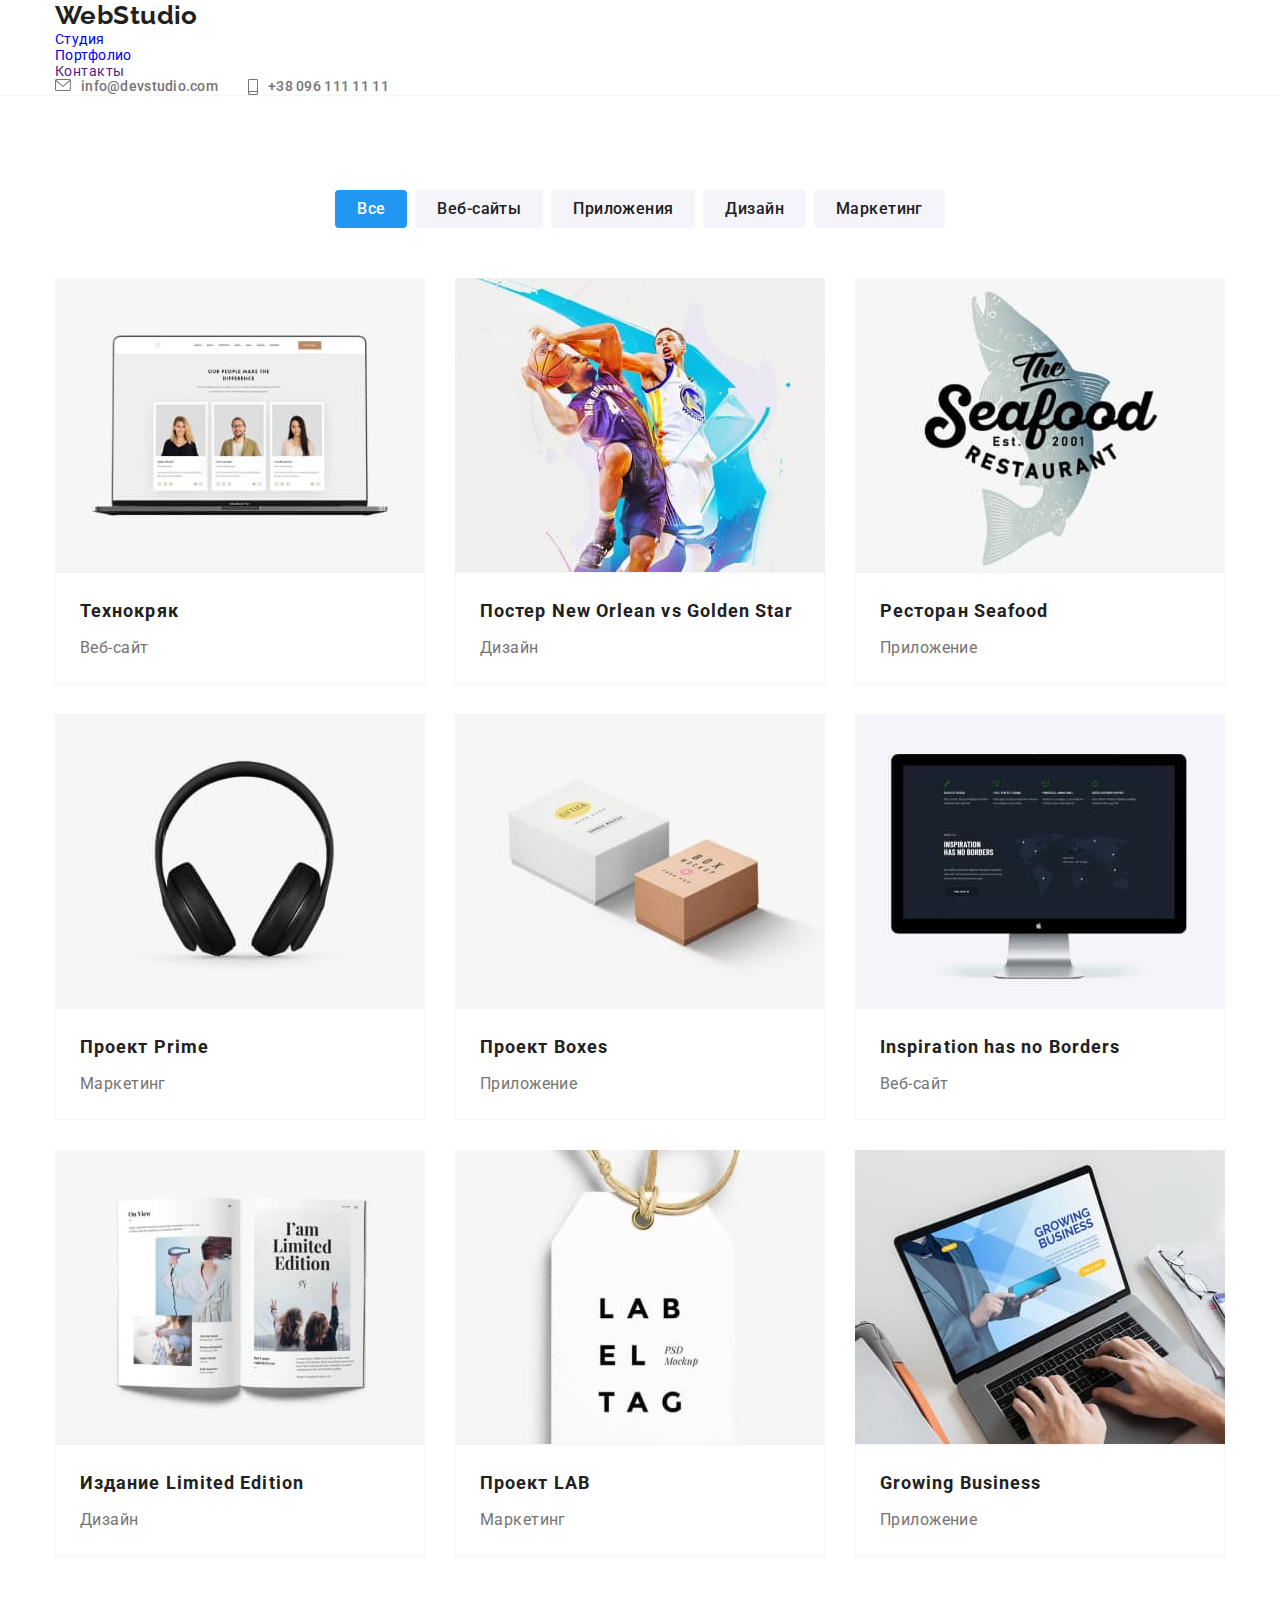
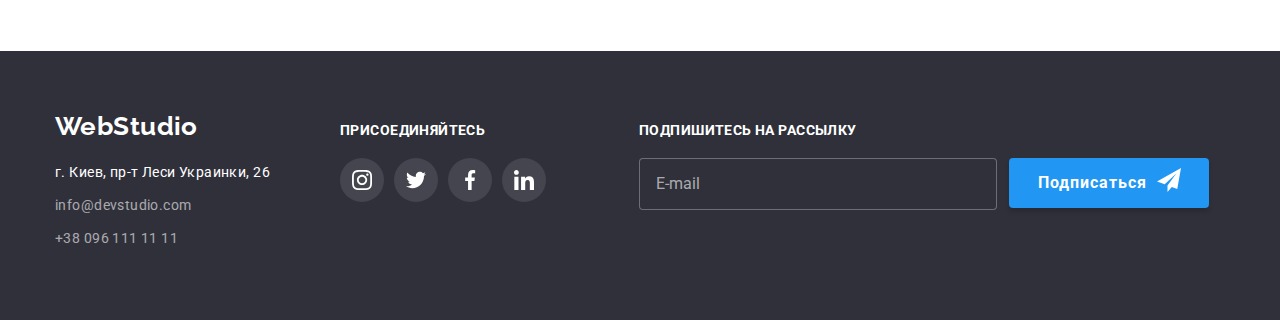
==== portfolio.html @ 88286548 "Добавляет файлы из шестой домашки" ====
<!DOCTYPE html>
<html lang="en">
  <head>
    <meta charset="UTF-8" />
    <meta http-equiv="X-UA-Compatible" content="IE=edge" />
    <meta name="viewport" content="width=device-width, initial-scale=1.0" />
    <link rel="preconnect" href="https://fonts.googleapis.com" />
    <link rel="preconnect" href="https://fonts.gstatic.com" crossorigin />
    <link
      href="https://fonts.googleapis.com/css2?family=Raleway:wght@700&family=Roboto:wght@400;500;700;900&display=swap"
      rel="stylesheet"
    />
    <link
      rel="stylesheet"
      href="https://cdnjs.cloudflare.com/ajax/libs/modern-normalize/1.1.0/modern-normalize.min.css"
    />
    <link rel="stylesheet" href="./css/styles.css" />
    <title>Портфолио</title>
  </head>
  <body>
    <!-- Хедер -->
    <header class="header-section">
      <div class="container nav">
        <nav class="header-nav">
          <a class="link logo" href="/">
            <span class="logo-web">Web</span>Studio</a
          >
          <ul class="list header-list">
            <li class="header-item">
              <a class="link header-link" href="./index.html">Студия</a>
            </li>
            <li class="header-item">
              <a class="link header-link current" href="./portfolio.html"
                >Портфолио</a
              >
            </li>
            <li class="header-item">
              <a class="link header-link" href="">Контакты</a>
            </li>
          </ul>
        </nav>
        <ul class="list contact-list">
          <li class="contact-item">
            <a class="link contact-link" href="mailto:info@devstudio.com">
              <svg class="contact-icon-envelope" width="16" height="12">
                <use href="./images/icons.svg#icon-envelope"></use>
              </svg>
              info@devstudio.com
            </a>
          </li>
          <li class="contact-item">
            <a class="link contact-link" href="tel:+380961111111">
              <svg class="contact-icon-smartphone" width="10" height="16">
                <use href="./images/icons.svg#icon-smartphone"></use>
              </svg>
              +38 096 111 11 11</a
            >
          </li>
        </ul>
      </div>
    </header>
    <!--Mейн-->
    <main>
      <section class="projects">
        <div class="container">
          <h1 class="visually-hidden">Примеры работ</h1>
          <ul class="list filter-btn-list">
            <li class="filter-btn-item">
              <button class="filter-btn all" type="button">Все</button>
            </li>
            <li class="filter-btn-item">
              <button class="filter-btn" type="button">Веб-сайты</button>
            </li>
            <li class="filter-btn-item">
              <button class="filter-btn" type="button">Приложения</button>
            </li>
            <li class="filter-btn-item">
              <button class="filter-btn" type="button">Дизайн</button>
            </li>
            <li class="filter-btn-item">
              <button class="filter-btn" type="button">Маркетинг</button>
            </li>
          </ul>
          <ul class="list project-list">
            <li class="project-item">
              <div class="project-thumb">
                <div class="project-overlay">
                  <p class="project-description">
                    Технокряк это современная площадка распространения
                    коронавируса. Компании используют эту платформу для
                    цифрового шпионажа и атак на защищённые сервера конкурентов.
                  </p>
                </div>
                <img
                  src="./images/project/img.jpg"
                  alt="на открытом экране ноутбука
            карточки с информацией о сотрудниках"
                  width="370"
                />
              </div>
              <div class="project-content">
                <h2 class="project-name">Технокряк</h2>
                <p class="project-type">Веб-сайт</p>
              </div>
            </li>
            <li class="project-item">
              <img
                src="./images/project/imgone.jpg"
                alt="два баскетболиста в
            прыжке борются за мяч"
                width="370"
              />
              <div class="project-content">
                <h2 class="project-name">Постер New Orlean vs Golden Star</h2>
                <p class="project-type">Дизайн</p>
              </div>
            </li>
            <li class="project-item">
              <img
                src="./images/project/imgtwo.jpg"
                alt="логотип ресторана
            морепродуктов"
                width="370"
              />
              <div class="project-content">
                <h2 class="project-name">Ресторан Seafood</h2>
                <p class="project-type">Приложение</p>
              </div>
            </li>
            <li class="project-item">
              <img
                src="./images/project/imgthree.jpg"
                alt="черные наушники"
                width="370"
              />
              <div class="project-content">
                <h2 class="project-name">Проект Prime</h2>
                <p class="project-type">Маркетинг</p>
              </div>
            </li>
            <li class="project-item">
              <img
                src="./images/project/imgfour.jpg"
                alt="две коробки"
                width="370"
              />
              <div class="project-content">
                <h2 class="project-name">Проект Boxes</h2>
                <p class="project-type">Приложение</p>
              </div>
            </li>
            <li class="project-item">
              <img
                src="./images/project/imgfive.jpg"
                alt="монитор компьютера с
            изображением"
                width="370"
              />
              <div class="project-content">
                <h2 class="project-name">Inspiration has no Borders</h2>
                <p class="project-type">Веб-сайт</p>
              </div>
            </li>
            <li class="project-item">
              <img
                src="./images/project/imgsix.jpg"
                alt="открытая книга"
                width="370"
              />
              <div class="project-content">
                <h2 class="project-name">Издание Limited Edition</h2>
                <p class="project-type">Дизайн</p>
              </div>
            </li>
            <li class="project-item">
              <img
                src="./images/project/imgseven.jpg"
                alt="белая бирка с
            надписью"
                width="370"
              />
              <div class="project-content">
                <h2 class="project-name">Проект LAB</h2>
                <p class="project-type">Маркетинг</p>
              </div>
            </li>
            <li class="project-item">
              <img
                src="./images/project/imgeight.jpg"
                alt="человек печатает на
            ноутбуке"
                width="370"
              />
              <div class="project-content">
                <h2 class="project-name">Growing Business</h2>
                <p class="project-type">Приложение</p>
              </div>
            </li>
          </ul>
        </div>
      </section>
    </main>
    <!--Подвал-->
    <footer class="footer-section">
      <div class="container footer-content">
        <div class="footer-address-section">
          <a class="link footer-logo" href="/">
            <span class="logo-web">Web</span>Studio</a
          >
          <address>
            <ul class="list footer-list">
              <li class="footer-item">
                <a
                  class="link footer-address"
                  href="https://goo.gl/maps/CGz93X2TmxTMaEhZA"
                  target="_blank"
                  rel="noreferrer noopener"
                >
                  г. Киев, пр-т Леси Украинки, 26</a
                >
              </li>
              <li class="footer-item">
                <a class="link footer-contact" href="mailto:info@devstudio.com">
                  info@devstudio.com</a
                >
              </li>
              <li class="footer-item">
                <a class="link footer-phone" href="tel:+380961111111"
                  >+38 096 111 11 11</a
                >
              </li>
            </ul>
          </address>
        </div>
        <div class="footer-join-section">
          <h2 class="footer-join">Присоединяйтесь</h2>
          <ul class="list footer-social-list">
            <li class="footer-social-item">
              <a
                class="footer-social-link"
                href=""
                target="_blank"
                rel="noopener noreferrer"
              >
                <svg class="footer-social-icon" width="20" height="20">
                  <use href="./images/icons.svg#icon-instagram"></use>
                </svg>
              </a>
            </li>
            <li class="footer-social-item">
              <a
                class="footer-social-link"
                href=""
                target="_blank"
                rel="noopener noreferrer"
              >
                <svg class="footer-social-icon" width="20" height="20">
                  <use href="./images/icons.svg#icon-twitter"></use>
                </svg>
              </a>
            </li>
            <li class="footer-social-item">
              <a
                class="footer-social-link"
                href=""
                target="_blank"
                rel="noopener noreferrer"
              >
                <svg class="footer-social-icon" width="20" height="20">
                  <use href="./images/icons.svg#icon-facebook"></use>
                </svg>
              </a>
            </li>
            <li class="footer-social-item">
              <a
                class="footer-social-link"
                href=""
                target="_blank"
                rel="noopener noreferrer"
              >
                <svg class="footer-social-icon" width="20" height="20">
                  <use href="./images/icons.svg#icon-linkedin"></use>
                </svg>
              </a>
            </li>
          </ul>
        </div>
        <div class="footer-form">
          <h2 class="footer-signup">Подпишитесь на рассылку</h2>
          <div class="footer-signup-wrap">
            <input
              class="footer-input"
              type="email"
              name="email-signup"
              placeholder="E-mail"
            />
            <button class="footer-btn" type="submit">
              Подписаться
              <svg class="footer-send-icon" width="24" height="24">
                <use href="./images/icons.svg#icon-icon-send"></use>
              </svg>
            </button>
          </div>
        </div>
      </div>
    </footer>
  </body>
</html>
---- css/styles.css ----
:root {
  --primary-text-color: #757575;
  --primary-black-color: #212121;
  --accent-color: #2196f3;
  --primary-white-color: #ffffff;
  --dark-background-color: #2f303a;
  --light-backgroung-color: #f5f4fa;
  --button-hover-color: #188ce8;
  --primary-icon-color: #afb1b8;
  --transition-duration: 250ms;
  --transition-timing-function: cubic-bezier(0.4, 0, 0.2, 1);
}

.list {
  list-style: none;
  padding: 0;
  margin: 0;
}

.link {
  text-decoration: none;
}

.container {
  width: 1200px;
  margin-left: auto;
  margin-right: auto;
  padding-left: 15px;
  padding-right: 15px;
}

img {
  display: block;
  max-width: 100%;
}

p,
h1,
h2,
h3 {
  margin: 0;
}

.visually-hidden {
  position: absolute;
  white-space: nowrap;
  width: 1px;
  height: 1px;
  overflow: hidden;
  border: 0;
  padding: 0;
  clip: rect(0 0 0 0);
  clip-path: inset(100%);
  margin: -1px;
}

body {
  font-size: 14px;
  font-family: "Roboto", sans-serif;
  letter-spacing: 0.03em;
  color: var(--primary-text-color);
  background-color: var(--primary-white-color);
}

textarea {
  resize: none;
}

/* Хедер */

.logo {
  font-family: "Raleway", sans-serif;
  font-weight: 700;
  font-size: 26px;
  line-height: 1.19;
  color: var(--primary-black-color);
}

.logo--web {
  color: var(--accent-color);
}

.header-section {
  border-bottom: 1px solid var(--light-backgroung-color);
}

.nav-list {
  display: flex;
  margin-left: 93px;
}

.navigation {
  display: flex;
  align-items: center;
}

.nav-list__page:not(:last-child) {
  margin-right: 50px;
}

.nav-list__link {
  display: block;
  font-weight: 500;
  font-size: 14px;
  line-height: 1.14;
  letter-spacing: 0.02em;
  color: var(--primary-black-color);
  padding-top: 32px;
  padding-bottom: 32px;
  position: relative;

  transition-property: color;
  transition-duration: var(--transition-duration);
  transition-timing-function: var(--transition-timing-function);
}

.nav-list__link::after {
  content: "";
  width: 100%;
  height: 4px;
  background-color: var(--accent-color);
  display: block;
  position: absolute;
  bottom: 0;
  border-radius: 2px;
}

.contact-link {
  display: flex;
  font-weight: 500;
  font-size: 14px;
  line-height: 1.14;
  letter-spacing: 0.02em;
  color: var(--primary-black-color);

  transition-property: color;
  transition-duration: var(--transition-duration);
  transition-timing-function: var(--transition-timing-function);
}

.nav-list__link--current {
  color: var(--accent-color);
}

.link.contact-link {
  color: var(--primary-text-color);
}

.header-link:hover,
.header-link:focus,
.contact-link:hover,
.contact-link:focus {
  color: var(--accent-color);
}

.contact-list {
  display: flex;
  margin-left: auto;
}

.contact-icon-envelope,
.contact-icon-smartphone {
  margin-right: 10px;
  fill: currentColor;
}

.contact-item:not(:last-child) {
  margin-right: 30px;
}

.container--flex {
  display: flex;
  align-items: center;
}

/* Герой */

.hero {
  text-align: center;
  padding-top: 200px;
  padding-bottom: 200px;
  max-width: 1600px;
  height: 600px;
  margin-left: auto;
  margin-right: auto;
  background-image: linear-gradient(
      rgba(47, 48, 58, 0.4),
      rgba(47, 48, 58, 0.4)
    ),
    url(../images/backgroun.jpg);
  background-size: cover;
  background-color: var(--light-background-color);
  background-position: center;
  background-repeat: no-repeat;
}

.hero-title {
  margin-bottom: 30px;
  font-weight: 900;
  font-size: 44px;
  line-height: 1.36;
  letter-spacing: 0.06em;
  text-transform: uppercase;
  color: var(--primary-white-color);
}

.hero-btn {
  font-family: inherit;
  font-weight: 700;
  font-size: 16px;
  line-height: 1.88;
  letter-spacing: 0.06em;
  color: var(--primary-white-color);
  background-color: var(--accent-color);
  cursor: pointer;
  min-width: 200px;
  border-radius: 4px;
  padding: 10px 32px;
  border: none;
  box-shadow: 0px 4px 4px rgba(0, 0, 0, 0.15);

  transition-property: background-color;
  transition-duration: var(--transition-duration);
  transition-timing-function: var(--transition-timing-function);
}

.hero-btn:hover,
.hero-btn:focus {
  background-color: var(--button-hover-color);
}

/* Особенности */

.features {
  padding-top: 94px;
  padding-bottom: 94px;
}

.features-item {
  min-width: 270px;
}
.features-item:not(:last-child) {
  margin-right: 30px;
}

.features-list {
  display: flex;
}

.features-item-header {
  font-size: 14px;
  line-height: 1.14;
  text-transform: uppercase;
  color: var(--primary-black-color);
  margin-bottom: 10px;
}

.features-item-text {
  line-height: 1.71;
}

.features-icon-background {
  background-color: var(--light-backgroung-color);
  border-radius: 4px;
  margin-bottom: 30px;
  width: 270px;
  height: 120px;
  display: flex;
  justify-content: center;
  align-items: center;
}

/* Чем мы занимаемся и Наша команда */

.services {
  padding-bottom: 94px;
}

.services-list {
  display: flex;
}

.services-header {
  font-size: 36px;
  line-height: 1.17;
  text-align: center;
  color: var(--primary-black-color);
  margin-top: 0;
  margin-bottom: 50px;
}

.services-item:not(:last-child) {
  margin-right: 30px;
}

.services-item {
  position: relative;
}
.services-item-header {
  font-size: inherit;
  line-height: 1.14;
  text-align: center;
  text-transform: uppercase;
  color: var(--primary-white-color);
  background-color: rgba(47, 48, 58, 0.8);
  padding-top: 27px;
  padding-bottom: 27px;
  position: absolute;
  bottom: 0;
  width: 100%;
}

.team-header {
  font-size: 36px;
  line-height: 1.17;
  text-align: center;
  color: var(--primary-black-color);
  margin-top: 0;
  margin-bottom: 50px;
}

.team {
  background-color: var(--light-backgroung-color);
  padding-bottom: 94px;
  padding-top: 94px;
}

.team-list {
  display: flex;
}

.team-item {
  background-color: var(--primary-white-color);
  box-shadow: 0px 1px 3px rgba(0, 0, 0, 0.12), 0px 1px 1px rgba(0, 0, 0, 0.14),
    0px 2px 1px rgba(0, 0, 0, 0.2);
  border-radius: 0px 0px 4px 4px;
}

.team-item:not(:last-child) {
  margin-right: 30px;
}

.team-name-header {
  font-weight: 500;
  font-size: 16px;
  line-height: 1.19;
  text-align: center;
  color: var(--primary-black-color);
  margin-bottom: 10px;
}

.team-name-position {
  font-size: 16px;
  line-height: 1.19;
  text-align: center;
  color: var(--primary-text-color);
  margin-bottom: 16px;
}

.team-description {
  padding-top: 30px;
  padding-bottom: 30px;
}

.team-social-list {
  display: flex;
  justify-content: center;
}

.team-social-item + .team-social-item {
  margin-left: 10px;
}

.team-social-link {
  height: 44px;
  width: 44px;
  display: flex;
  justify-content: center;
  align-items: center;
  border-radius: 50%;
  color: var(--primary-icon-color);
  transition-property: background-color, color;
  transition-duration: var(--transition-duration), var(--transition-duration);
  transition-timing-function: var(--transition-timing-function),
    var(--transition-timing-function);
}

.team-social-link:hover,
.team-social-link:focus {
  background-color: var(--accent-color);
  color: var(--primary-white-color);
}

.team-social-icon {
  fill: currentColor;
}

/* Постоянные клиенты */

/* .clients {
  padding-top: 94px;
  padding-bottom: 94px;
} */

.clients-header {
  font-size: 36px;
  line-height: 1.17;
  text-align: center;
  color: var(--primary-black-color);
  margin-bottom: 50px;
}

.clients-list {
  display: flex;
  justify-content: center;
}

.clients-link {
  width: 170px;
  height: 92px;
  display: flex;
  justify-content: center;
  align-items: center;
  color: var(--primary-icon-color);
  border: 1px solid var(--primary-icon-color);
  border-radius: 4px;
  transition-property: color, border;
  transition-duration: var(--transition-duration), var(--transition-duration);
  transition-timing-function: var(--transition-timing-function),
    var(--transition-timing-function);
}

.clients-link:hover,
.clients-link:focus {
  color: var(--accent-color);
  border: 1px solid var(--accent-color);
}

.clients-item + .clients-item {
  margin-left: 30px;
}

.clients-icon {
  fill: currentColor;
}

/* Бекдроп */

.backdrop {
  position: fixed;
  top: 0;
  left: 0;
  background: rgba(0, 0, 0, 0.2);
  width: 100%;
  height: 100%;
  opacity: 1;
  transition: opacity var(--transition-duration)
    var(--transition-timing-function);
}

.backdrop.is-hidden {
  opacity: 0;
  pointer-events: none;
  visibility: hidden;
}

.backdrop.is-hidden .modal {
  transform: translate(-50%, -50%) scale(0.5);
}

/* Модалка */

.modal {
  position: absolute;
  top: 50%;
  left: 50%;
  transform: translate(-50%, -50%) scale(1);
  width: 528px;
  height: 581px;
  background-color: var(--primary-white-color);
  box-shadow: 0px 1px 3px rgba(0, 0, 0, 0.12), 0px 1px 1px rgba(0, 0, 0, 0.14),
    0px 2px 1px rgba(0, 0, 0, 0.2);
  border-radius: 4px;
  transition: transform var(--transition-duration)
    var(--transition-timing-function);
  padding-top: 40px;
  padding-bottom: 40px;
}

.modal-button {
  width: 30px;
  height: 30px;
  border-radius: 50%;
  background-color: var(--primary-white-color);
  position: absolute;
  right: 8px;
  top: 8px;
  border: 1px solid rgba(0, 0, 0, 0.1);
  display: flex;
  justify-content: center;
  align-items: center;
  cursor: pointer;
}

.modal-button:focus > .modal-button-icon {
  fill: var(--accent-color);
}

.modal-button-icon {
  transition-property: fill;
  transition-duration: var(--transition-duration);
  transition-timing-function: var(--transition-timing-function);
}

.form-header {
  font-size: 20px;
  line-height: 1.15;
  text-align: center;
  color: var(--primary-black-color);
  margin-bottom: 12px;
}

.form-field {
  position: relative;
  display: flex;
  flex-direction: column;
  width: 448px;
  margin-left: auto;
  margin-right: auto;
}

.form-field + .form-field {
  margin-top: 10px;
}

.form-label {
  font-size: 12px;
  line-height: 1.17;
  letter-spacing: 0.01em;
  margin-bottom: 4px;
}

.form-input {
  border: 1px solid rgba(33, 33, 33, 0.2);
  border-radius: 4px;
  margin: 0;
  padding-left: 42px;
  height: 40px;
  transition-property: outline-color;
  transition-duration: var(--transition-duration);
  transition-timing-function: var(--transition-timing-function);
}

.form-input:focus {
  outline-color: var(--accent-color);
}

.form-input.feedback {
  height: 120px;
  padding: 12px 16px;
}

.label-agreement {
  line-height: 1.71;
  display: flex;
  justify-content: center;
  align-items: center;
}

.form-btn {
  width: 200px;
  height: 50px;
  color: var(--primary-white-color);
  font-weight: 700;
  font-size: 16px;
  line-height: 1.87;
  letter-spacing: 0.06em;
  background-color: var(--accent-color);
  box-shadow: 0px 4px 4px rgba(0, 0, 0, 0.15);
  border-radius: 4px;
  border: none;
  padding: 10px 55px 10px 56px;
  cursor: pointer;
  margin-left: auto;
  margin-right: auto;
  display: block;
}

.form-input::placeholder {
  font-size: inherit;
  line-height: 1.14;
  letter-spacing: 0.01em;
  color: rgba(117, 117, 117, 0.5);
}

.modal-form-icon {
  position: absolute;
  left: 12px;
  top: 50%;
  transition-property: fill;
  transition-duration: var(--transition-duration);
  transition-timing-function: var(--transition-timing-function);
}

.form-input:focus + .modal-form-icon {
  fill: var(--accent-color);
}

.agreement-field {
  margin-bottom: 30px;
  margin-top: 20px;
  text-align: center;
}

.agreement-terms {
  color: var(--accent-color);
  text-decoration-line: underline;
  margin-left: 5px;
}

.checkbox {
  appearance: none;
  position: absolute;
}

.checkbox:checked + .icon-checked {
  background-color: var(--accent-color);
  border-radius: 2px;
  border: var(--accent-color);
}

.icon-checked {
  margin-right: 7px;
  border: 2px solid #000000;
  box-sizing: border-box;
  box-shadow: 0px 4px 4px rgba(0, 0, 0, 0.25);
  border-radius: 2px;
  display: inline-block;
}

/* Футер */

.footer-section {
  background-color: var(--dark-background-color);
  padding-top: 60px;
  padding-bottom: 60px;
}

.footer-logo {
  display: block;
  font-family: "Raleway", sans-serif;
  font-weight: 700;
  font-size: 26px;
  line-height: 1.19;
  color: var(--primary-white-color);
  margin-bottom: 20px;
}

.footer-item > a {
  font-style: normal;
  line-height: 1.71;
  color: rgba(255, 255, 255, 0.6);
  margin-bottom: 9px;
  display: block;

  transition-property: color;
  transition-duration: var(--transition-duration);
  transition-timing-function: var(--transition-timing-function);
}

.link.footer-address {
  color: var(--primary-white-color);
}

.footer-contact:hover,
.footer-contact:focus,
.footer-phone:hover,
.footer-phone:focus {
  color: var(--primary-white-color);
}

.footer-join,
.footer-signup {
  font-weight: 700;
  line-height: 1.14;
  text-transform: uppercase;
  color: var(--primary-white-color);
  font-size: inherit;
  margin-bottom: 20px;
}

.footer-join-section {
  margin-right: 93px;
}

.footer-social-icon {
  fill: currentColor;
}

.footer-social-link {
  width: 44px;
  height: 44px;
  background-color: rgba(255, 255, 255, 0.1);
  border-radius: 50%;
  display: flex;
  justify-content: center;
  align-items: center;
  color: var(--primary-white-color);
  transition-property: background-color;
  transition-duration: var(--transition-duration);
  transition-timing-function: var(--transition-timing-function);
}

.footer-social-link:hover,
.footer-social-link:focus {
  background-color: var(--accent-color);
}
.footer-social-list {
  display: flex;
}

.footer-social-item + .footer-social-item {
  margin-left: 10px;
}

.footer-content {
  display: flex;
  align-items: baseline;
}

.footer-address-section {
  margin-right: 70px;
}

.footer-input {
  width: 358px;
  padding: 15px 16px;
  margin-right: 12px;
  border: 1px solid rgba(255, 255, 255, 0.3);
  border-radius: 4px;
  background-color: var(--dark-background-color);
  color: rgba(255, 255, 255, 0.6);
  font-size: 16px;
  line-height: 1.25;
}

.footer-input::placeholder {
  line-height: 1.25;
  color: rgba(255, 255, 255, 0.6);
}

.footer-send-icon {
  margin-left: 10px;
}

.footer-btn {
  padding: 10px 28px 10px 29px;
  display: flex;
  font-family: inherit;
  font-weight: 700;
  font-size: 16px;
  line-height: 1.88;
  letter-spacing: 0.06em;
  color: var(--primary-white-color);
  background-color: var(--accent-color);
  cursor: pointer;
  width: 200px;
  height: 50px;
  border-radius: 4px;
  border: none;
  box-shadow: 0px 4px 4px rgba(0, 0, 0, 0.15);
  margin: 0;
}

.footer-signup-wrap {
  display: flex;
}

/* Фильтр и примеры работ */

.projects {
  padding-top: 94px;
  padding-bottom: 94px;
}

.filter-btn {
  font-family: inherit;
  font-weight: 500;
  font-size: 16px;
  line-height: 1.63;
  text-align: center;
  letter-spacing: inherit;
  color: var(--primary-black-color);
  cursor: pointer;
  background-color: var(--light-backgroung-color);
  border-radius: 4px;
  padding: 6px 22px;
  border: none;
  transition-property: color, background-color, box-shadow;
  transition-duration: var(--transition-duration), var(--transition-duration),
    var(--transition-duration);
  transition-timing-function: var(--transition-timing-function),
    var(--transition-timing-function), var(--transition-timing-function);
}

.filter-btn-item:not(:last-child) {
  margin-right: 8px;
}

.filter-btn.all {
  color: var(--primary-white-color);
  background-color: var(--accent-color);
}

.filter-btn:hover,
.filter-btn:focus {
  color: var(--primary-white-color);
  background-color: var(--accent-color);
  box-shadow: 0px 3px 1px rgba(0, 0, 0, 0.1), 0px 1px 2px rgba(0, 0, 0, 0.08),
    0px 2px 2px rgba(0, 0, 0, 0.12);
}

.filter-btn-list {
  display: flex;
  justify-content: center;
  margin-bottom: 50px;
}

.project-list {
  display: flex;
  flex-wrap: wrap;
  margin-top: -30px;
  margin-left: -30px;
}

.project-item {
  flex-basis: calc(100% / 3 -30px);
  margin-left: 30px;
  margin-top: 30px;
  transition-property: box-shadow;
  transition-duration: var(--transition-duration);
  transition-timing-function: var(--transition-timing-function);
}

.project-item:hover {
  box-shadow: 0px 1px 1px rgba(0, 0, 0, 0.12), 0px 4px 4px rgba(0, 0, 0, 0.06),
    1px 4px 6px rgba(0, 0, 0, 0.16);
}

.project-name {
  font-size: 18px;
  line-height: 2;
  letter-spacing: 0.06em;
  color: var(--primary-black-color);
  margin-bottom: 4px;
}

.project-type {
  font-size: 16px;
  line-height: 1.88;
}

.project-content {
  padding: 20px 24px;
  border: 1px solid var(--light-backgroung-color);
}

.project-thumb {
  position: relative;
  overflow: hidden;
}

.project-overlay {
  content: "";
  display: inline-block;
  width: 100%;
  height: 100%;
  background-color: rgba(33, 150, 243, 0.9);
  position: absolute;
  top: 0;
  left: 0;
  transform: translateY(100%);
  transition: transform var(--transition-duration)
    var(--transition-timing-function);
}

.project-item:hover .project-overlay {
  transform: translateY(0);
}

.project-description {
  font-weight: 400;
  font-size: 18px;
  line-height: 1.56;
  color: var(--primary-white-color);
  padding: 63px 24px;
}
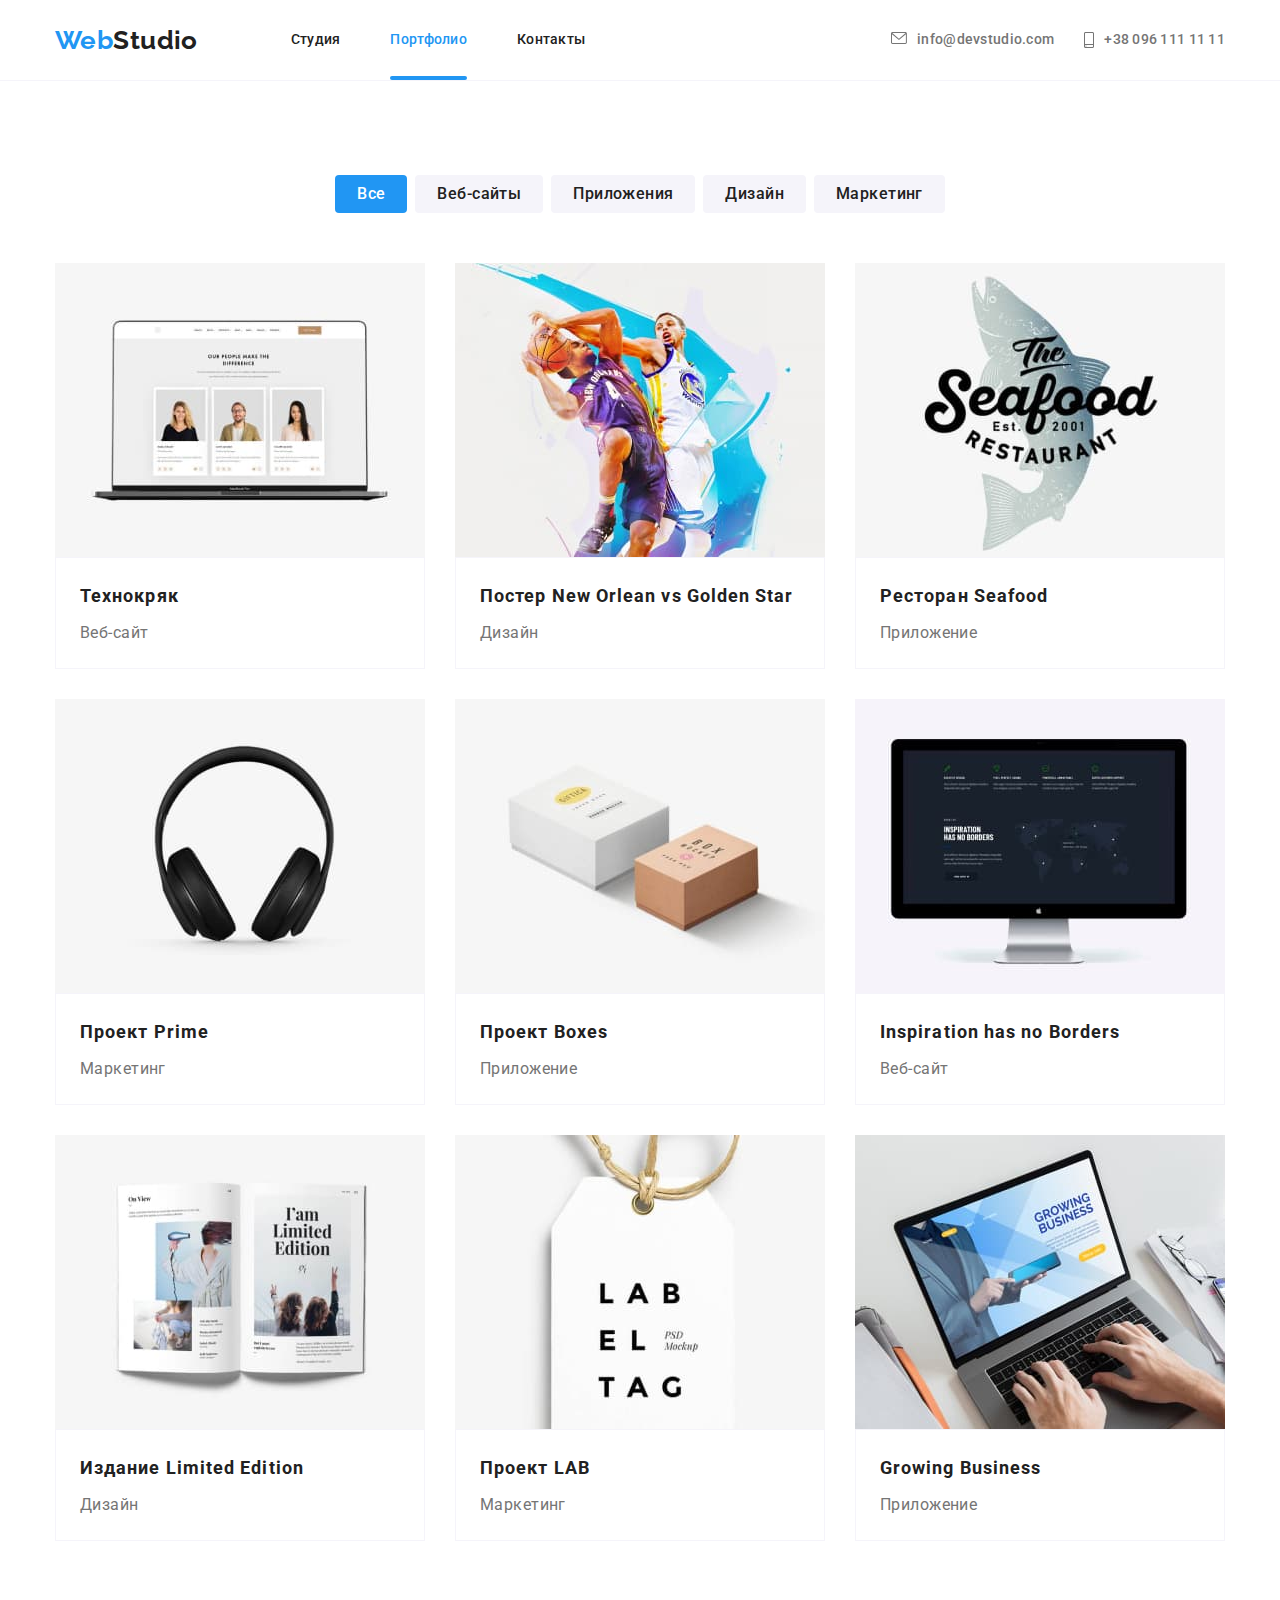
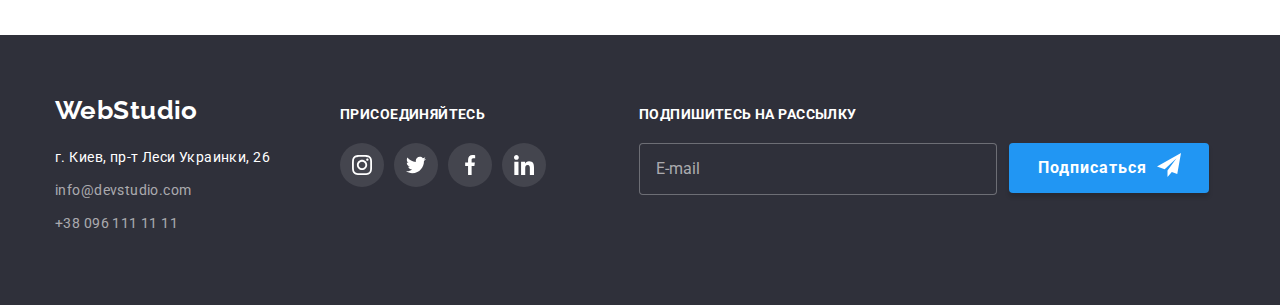
==== commit 9f66db6e: "Добавляет хедер по БЕМу" ====
--- a/portfolio.html
+++ b/portfolio.html
@@ -20,37 +20,39 @@
   <body>
     <!-- Хедер -->
     <header class="header-section">
-      <div class="container nav">
-        <nav class="header-nav">
+      <div class="container container--flex">
+        <nav class="navigation">
           <a class="link logo" href="/">
-            <span class="logo-web">Web</span>Studio</a
+            <span class="logo--web">Web</span>Studio</a
           >
-          <ul class="list header-list">
-            <li class="header-item">
-              <a class="link header-link" href="./index.html">Студия</a>
-            </li>
-            <li class="header-item">
-              <a class="link header-link current" href="./portfolio.html"
+          <ul class="list nav-list">
+            <li class="nav-list__item">
+              <a class="link nav-list__link" href="./index.html">Студия</a>
+            </li>
+            <li class="nav-list__item">
+              <a
+                class="link nav-list__link nav-list__link--current"
+                href="./portfolio.html"
                 >Портфолио</a
               >
             </li>
-            <li class="header-item">
-              <a class="link header-link" href="">Контакты</a>
+            <li class="nav-list__item">
+              <a class="link nav-list__link" href="">Контакты</a>
             </li>
           </ul>
         </nav>
         <ul class="list contact-list">
-          <li class="contact-item">
-            <a class="link contact-link" href="mailto:info@devstudio.com">
-              <svg class="contact-icon-envelope" width="16" height="12">
+          <li class="contact-list__item">
+            <a class="link contact-list__link" href="mailto:info@devstudio.com">
+              <svg class="contact-list__icon" width="16" height="12">
                 <use href="./images/icons.svg#icon-envelope"></use>
               </svg>
               info@devstudio.com
             </a>
           </li>
-          <li class="contact-item">
-            <a class="link contact-link" href="tel:+380961111111">
-              <svg class="contact-icon-smartphone" width="10" height="16">
+          <li class="contact-list__item">
+            <a class="link contact-list__link" href="tel:+380961111111">
+              <svg class="contact-list__icon" width="10" height="16">
                 <use href="./images/icons.svg#icon-smartphone"></use>
               </svg>
               +38 096 111 11 11</a
--- a/css/styles.css
+++ b/css/styles.css
@@ -84,17 +84,22 @@
   border-bottom: 1px solid var(--light-backgroung-color);
 }
 
+.container--flex {
+  display: flex;
+  align-items: center;
+}
+
+.navigation {
+  display: flex;
+  align-items: center;
+}
+
 .nav-list {
   display: flex;
   margin-left: 93px;
 }
 
-.navigation {
-  display: flex;
-  align-items: center;
-}
-
-.nav-list__page:not(:last-child) {
+.nav-list__item:not(:last-child) {
   margin-right: 50px;
 }
 
@@ -114,7 +119,11 @@
   transition-timing-function: var(--transition-timing-function);
 }
 
-.nav-list__link::after {
+.nav-list__link--current {
+  color: var(--accent-color);
+}
+
+.nav-list__link--current::after {
   content: "";
   width: 100%;
   height: 4px;
@@ -125,52 +134,38 @@
   border-radius: 2px;
 }
 
-.contact-link {
+.contact-list {
+  display: flex;
+  margin-left: auto;
+}
+
+.contact-list__link {
   display: flex;
   font-weight: 500;
   font-size: 14px;
   line-height: 1.14;
   letter-spacing: 0.02em;
-  color: var(--primary-black-color);
+  color: var(--primary-text-color);
 
   transition-property: color;
   transition-duration: var(--transition-duration);
   transition-timing-function: var(--transition-timing-function);
 }
 
-.nav-list__link--current {
+.nav-list__link:hover,
+.nav-list__link:focus,
+.contact-list__link:hover,
+.contact-list__link:focus {
   color: var(--accent-color);
 }
 
-.link.contact-link {
-  color: var(--primary-text-color);
-}
-
-.header-link:hover,
-.header-link:focus,
-.contact-link:hover,
-.contact-link:focus {
-  color: var(--accent-color);
-}
-
-.contact-list {
-  display: flex;
-  margin-left: auto;
-}
-
-.contact-icon-envelope,
-.contact-icon-smartphone {
+.contact-list__icon {
   margin-right: 10px;
   fill: currentColor;
 }
 
-.contact-item:not(:last-child) {
+.contact-list__item:not(:last-child) {
   margin-right: 30px;
-}
-
-.container--flex {
-  display: flex;
-  align-items: center;
 }
 
 /* Герой */
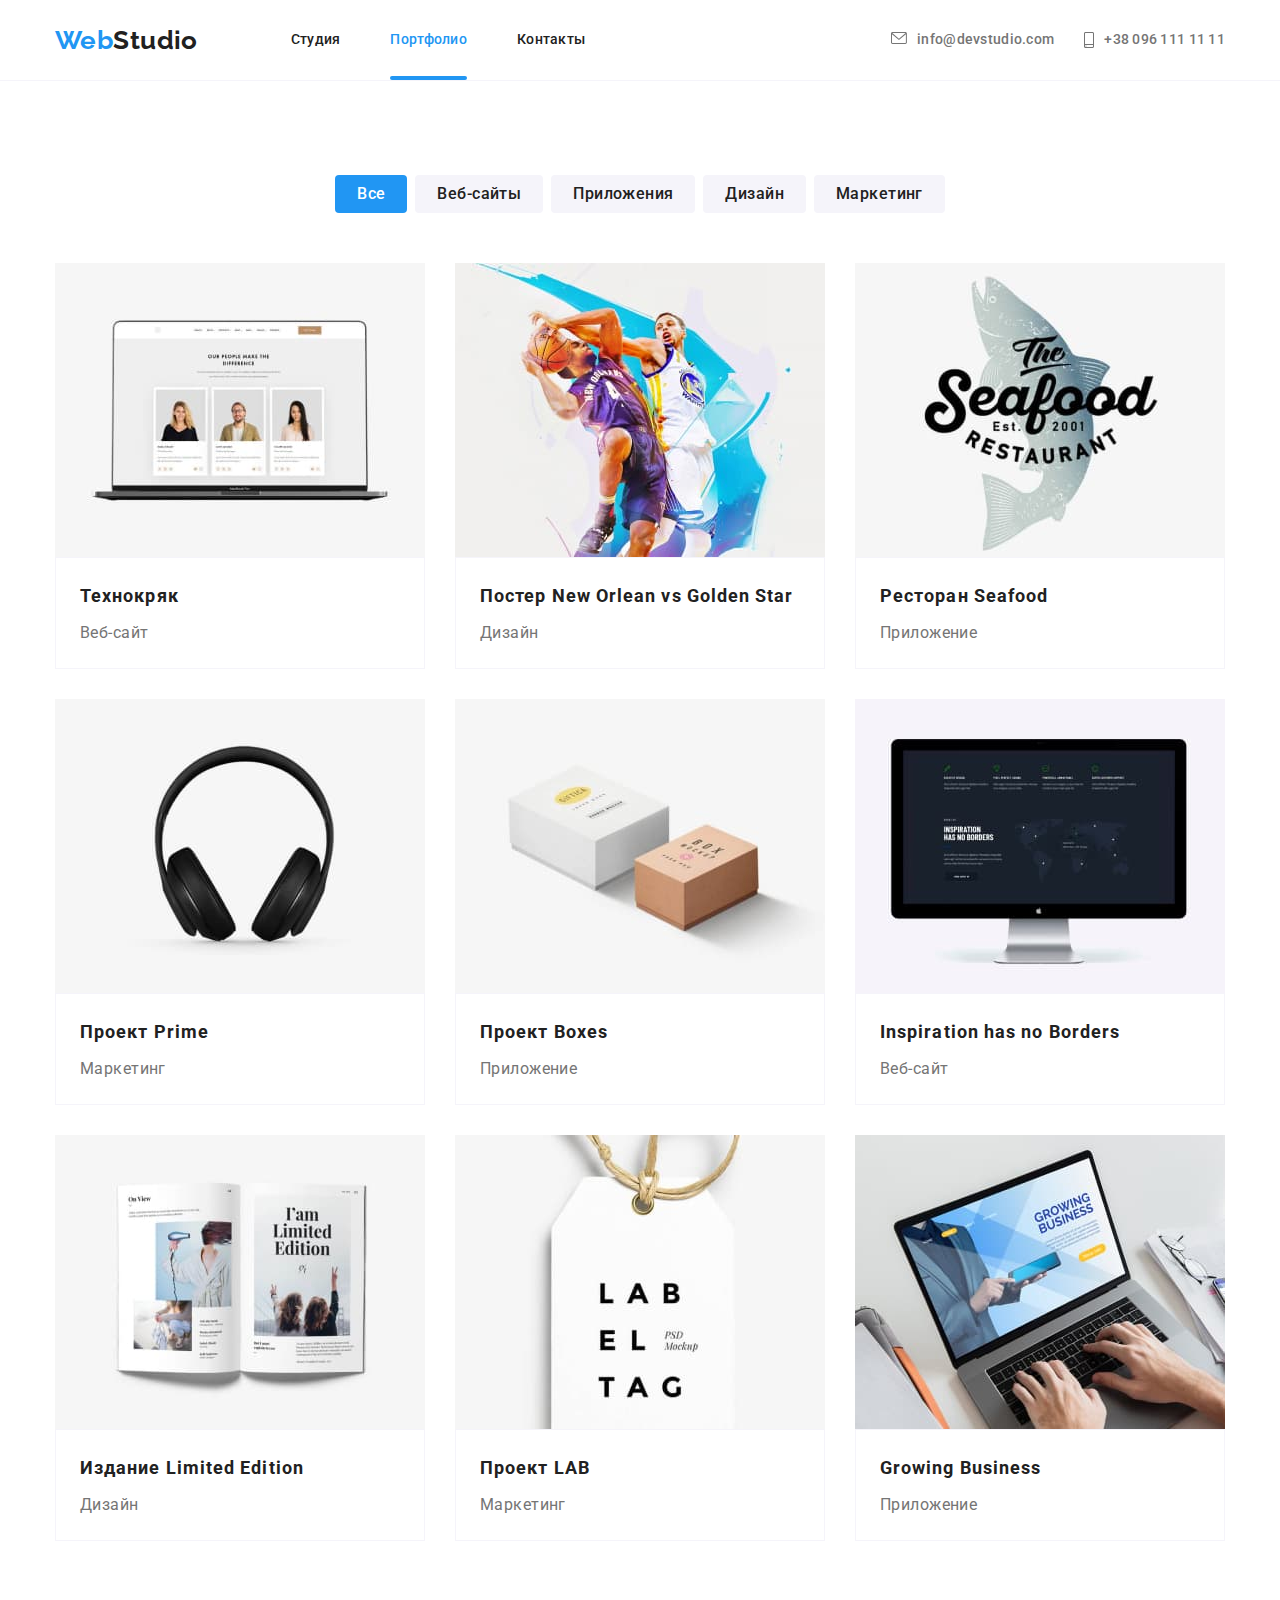
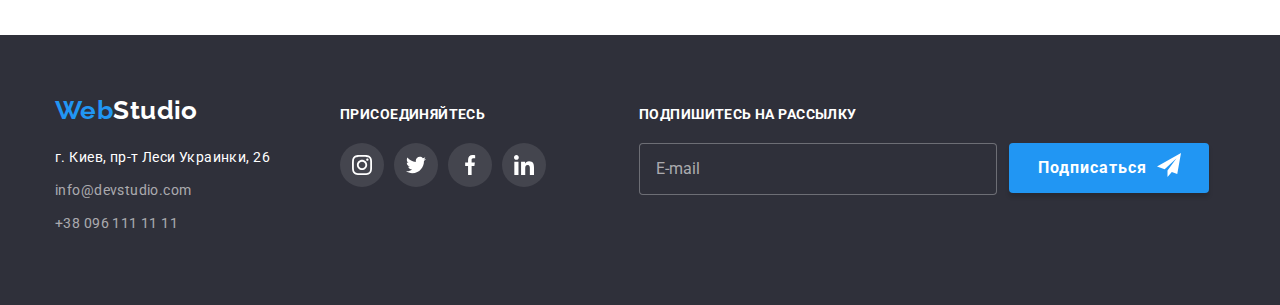
==== commit 2fb843a3: "Финалит рефакторинг по БЕМ" ====
--- a/portfolio.html
+++ b/portfolio.html
@@ -66,28 +66,33 @@
       <section class="projects">
         <div class="container">
           <h1 class="visually-hidden">Примеры работ</h1>
-          <ul class="list filter-btn-list">
-            <li class="filter-btn-item">
-              <button class="filter-btn all" type="button">Все</button>
-            </li>
-            <li class="filter-btn-item">
-              <button class="filter-btn" type="button">Веб-сайты</button>
-            </li>
-            <li class="filter-btn-item">
-              <button class="filter-btn" type="button">Приложения</button>
-            </li>
-            <li class="filter-btn-item">
-              <button class="filter-btn" type="button">Дизайн</button>
-            </li>
-            <li class="filter-btn-item">
-              <button class="filter-btn" type="button">Маркетинг</button>
+          <ul class="list filter-list">
+            <li class="filter-list__item">
+              <button
+                class="filter-list__btn filter-list__btn--all"
+                type="button"
+              >
+                Все
+              </button>
+            </li>
+            <li class="filter-list__item">
+              <button class="filter-list__btn" type="button">Веб-сайты</button>
+            </li>
+            <li class="filter-list__item">
+              <button class="filter-list__btn" type="button">Приложения</button>
+            </li>
+            <li class="filter-list__item">
+              <button class="filter-list__btn" type="button">Дизайн</button>
+            </li>
+            <li class="filter-list__item">
+              <button class="filter-list__btn" type="button">Маркетинг</button>
             </li>
           </ul>
           <ul class="list project-list">
-            <li class="project-item">
-              <div class="project-thumb">
-                <div class="project-overlay">
-                  <p class="project-description">
+            <li class="project-list__item">
+              <div class="project">
+                <div class="project__overlay">
+                  <p class="project__description">
                     Технокряк это современная площадка распространения
                     коронавируса. Компании используют эту платформу для
                     цифрового шпионажа и атак на защищённые сервера конкурентов.
@@ -100,102 +105,102 @@
                   width="370"
                 />
               </div>
-              <div class="project-content">
-                <h2 class="project-name">Технокряк</h2>
-                <p class="project-type">Веб-сайт</p>
-              </div>
-            </li>
-            <li class="project-item">
+              <div class="project__content">
+                <h2 class="project__name">Технокряк</h2>
+                <p class="project__type">Веб-сайт</p>
+              </div>
+            </li>
+            <li class="project-list__item">
               <img
                 src="./images/project/imgone.jpg"
                 alt="два баскетболиста в
             прыжке борются за мяч"
                 width="370"
               />
-              <div class="project-content">
-                <h2 class="project-name">Постер New Orlean vs Golden Star</h2>
-                <p class="project-type">Дизайн</p>
-              </div>
-            </li>
-            <li class="project-item">
+              <div class="project__content">
+                <h2 class="project__name">Постер New Orlean vs Golden Star</h2>
+                <p class="project__type">Дизайн</p>
+              </div>
+            </li>
+            <li class="project-list__item">
               <img
                 src="./images/project/imgtwo.jpg"
                 alt="логотип ресторана
             морепродуктов"
                 width="370"
               />
-              <div class="project-content">
-                <h2 class="project-name">Ресторан Seafood</h2>
-                <p class="project-type">Приложение</p>
-              </div>
-            </li>
-            <li class="project-item">
+              <div class="project__content">
+                <h2 class="project__name">Ресторан Seafood</h2>
+                <p class="project__type">Приложение</p>
+              </div>
+            </li>
+            <li class="project-list__item">
               <img
                 src="./images/project/imgthree.jpg"
                 alt="черные наушники"
                 width="370"
               />
-              <div class="project-content">
-                <h2 class="project-name">Проект Prime</h2>
-                <p class="project-type">Маркетинг</p>
-              </div>
-            </li>
-            <li class="project-item">
+              <div class="project__content">
+                <h2 class="project__name">Проект Prime</h2>
+                <p class="project__type">Маркетинг</p>
+              </div>
+            </li>
+            <li class="project-list__item">
               <img
                 src="./images/project/imgfour.jpg"
                 alt="две коробки"
                 width="370"
               />
-              <div class="project-content">
-                <h2 class="project-name">Проект Boxes</h2>
-                <p class="project-type">Приложение</p>
-              </div>
-            </li>
-            <li class="project-item">
+              <div class="project__content">
+                <h2 class="project__name">Проект Boxes</h2>
+                <p class="project__type">Приложение</p>
+              </div>
+            </li>
+            <li class="project-list__item">
               <img
                 src="./images/project/imgfive.jpg"
                 alt="монитор компьютера с
             изображением"
                 width="370"
               />
-              <div class="project-content">
-                <h2 class="project-name">Inspiration has no Borders</h2>
-                <p class="project-type">Веб-сайт</p>
-              </div>
-            </li>
-            <li class="project-item">
+              <div class="project__content">
+                <h2 class="project__name">Inspiration has no Borders</h2>
+                <p class="project__type">Веб-сайт</p>
+              </div>
+            </li>
+            <li class="project-list__item">
               <img
                 src="./images/project/imgsix.jpg"
                 alt="открытая книга"
                 width="370"
               />
-              <div class="project-content">
-                <h2 class="project-name">Издание Limited Edition</h2>
-                <p class="project-type">Дизайн</p>
-              </div>
-            </li>
-            <li class="project-item">
+              <div class="project__content">
+                <h2 class="project__name">Издание Limited Edition</h2>
+                <p class="project__type">Дизайн</p>
+              </div>
+            </li>
+            <li class="project-list__item">
               <img
                 src="./images/project/imgseven.jpg"
                 alt="белая бирка с
             надписью"
                 width="370"
               />
-              <div class="project-content">
-                <h2 class="project-name">Проект LAB</h2>
-                <p class="project-type">Маркетинг</p>
-              </div>
-            </li>
-            <li class="project-item">
+              <div class="project__content">
+                <h2 class="project__name">Проект LAB</h2>
+                <p class="project__type">Маркетинг</p>
+              </div>
+            </li>
+            <li class="project-list__item">
               <img
                 src="./images/project/imgeight.jpg"
                 alt="человек печатает на
             ноутбуке"
                 width="370"
               />
-              <div class="project-content">
-                <h2 class="project-name">Growing Business</h2>
-                <p class="project-type">Приложение</p>
+              <div class="project__content">
+                <h2 class="project__name">Growing Business</h2>
+                <p class="project__type">Приложение</p>
               </div>
             </li>
           </ul>
@@ -203,17 +208,17 @@
       </section>
     </main>
     <!--Подвал-->
-    <footer class="footer-section">
-      <div class="container footer-content">
-        <div class="footer-address-section">
-          <a class="link footer-logo" href="/">
-            <span class="logo-web">Web</span>Studio</a
+    <footer class="footer">
+      <div class="container footer__wrap">
+        <div class="footer-contacts">
+          <a class="link logo logo--reverse" href="/">
+            <span class="logo logo--web">Web</span>Studio</a
           >
           <address>
-            <ul class="list footer-list">
-              <li class="footer-item">
+            <ul class="list footer-contacts__list">
+              <li class="footer-contacts__item">
                 <a
-                  class="link footer-address"
+                  class="link footer-contacts__link footer-contacts__link--address"
                   href="https://goo.gl/maps/CGz93X2TmxTMaEhZA"
                   target="_blank"
                   rel="noreferrer noopener"
@@ -221,84 +226,87 @@
                   г. Киев, пр-т Леси Украинки, 26</a
                 >
               </li>
-              <li class="footer-item">
-                <a class="link footer-contact" href="mailto:info@devstudio.com">
+              <li class="footer-contacts__item">
+                <a
+                  class="link footer-contacts__link"
+                  href="mailto:info@devstudio.com"
+                >
                   info@devstudio.com</a
                 >
               </li>
-              <li class="footer-item">
-                <a class="link footer-phone" href="tel:+380961111111"
+              <li class="footer-contacts__item">
+                <a class="link footer-contacts__link" href="tel:+380961111111"
                   >+38 096 111 11 11</a
                 >
               </li>
             </ul>
           </address>
         </div>
-        <div class="footer-join-section">
-          <h2 class="footer-join">Присоединяйтесь</h2>
-          <ul class="list footer-social-list">
-            <li class="footer-social-item">
-              <a
-                class="footer-social-link"
+        <div class="footer-join">
+          <h2 class="footer-join__header">Присоединяйтесь</h2>
+          <ul class="list footer-media">
+            <li class="footer-media__item">
+              <a
+                class="footer-media__link"
                 href=""
                 target="_blank"
                 rel="noopener noreferrer"
               >
-                <svg class="footer-social-icon" width="20" height="20">
+                <svg class="footer-media__icon" width="20" height="20">
                   <use href="./images/icons.svg#icon-instagram"></use>
                 </svg>
               </a>
             </li>
-            <li class="footer-social-item">
-              <a
-                class="footer-social-link"
+            <li class="footer-media__item">
+              <a
+                class="footer-media__link"
                 href=""
                 target="_blank"
                 rel="noopener noreferrer"
               >
-                <svg class="footer-social-icon" width="20" height="20">
+                <svg class="footer-media__icon" width="20" height="20">
                   <use href="./images/icons.svg#icon-twitter"></use>
                 </svg>
               </a>
             </li>
-            <li class="footer-social-item">
-              <a
-                class="footer-social-link"
+            <li class="footer-media__item">
+              <a
+                class="footer-media__link"
                 href=""
                 target="_blank"
                 rel="noopener noreferrer"
               >
-                <svg class="footer-social-icon" width="20" height="20">
+                <svg class="footer-media__icon" width="20" height="20">
                   <use href="./images/icons.svg#icon-facebook"></use>
                 </svg>
               </a>
             </li>
-            <li class="footer-social-item">
-              <a
-                class="footer-social-link"
+            <li class="footer-media__item">
+              <a
+                class="footer-media__link"
                 href=""
                 target="_blank"
                 rel="noopener noreferrer"
               >
-                <svg class="footer-social-icon" width="20" height="20">
+                <svg class="footer-media__icon" width="20" height="20">
                   <use href="./images/icons.svg#icon-linkedin"></use>
                 </svg>
               </a>
             </li>
           </ul>
         </div>
-        <div class="footer-form">
-          <h2 class="footer-signup">Подпишитесь на рассылку</h2>
-          <div class="footer-signup-wrap">
+        <div class="footer-signup">
+          <h2 class="footer-signup__header">Подпишитесь на рассылку</h2>
+          <div class="footer-signup__wrap">
             <input
-              class="footer-input"
+              class="footer-signup__input"
               type="email"
               name="email-signup"
               placeholder="E-mail"
             />
-            <button class="footer-btn" type="submit">
+            <button class="footer-signup__btn" type="submit">
               Подписаться
-              <svg class="footer-send-icon" width="24" height="24">
+              <svg class="footer-signup__icon" width="24" height="24">
                 <use href="./images/icons.svg#icon-icon-send"></use>
               </svg>
             </button>
--- a/css/styles.css
+++ b/css/styles.css
@@ -189,7 +189,7 @@
   background-repeat: no-repeat;
 }
 
-.hero-title {
+.hero__title {
   margin-bottom: 30px;
   font-weight: 900;
   font-size: 44px;
@@ -199,7 +199,7 @@
   color: var(--primary-white-color);
 }
 
-.hero-btn {
+.hero__btn {
   font-family: inherit;
   font-weight: 700;
   font-size: 16px;
@@ -219,8 +219,8 @@
   transition-timing-function: var(--transition-timing-function);
 }
 
-.hero-btn:hover,
-.hero-btn:focus {
+.hero__btn:hover,
+.hero__btn:focus {
   background-color: var(--button-hover-color);
 }
 
@@ -231,30 +231,19 @@
   padding-bottom: 94px;
 }
 
-.features-item {
+.features-list {
+  display: flex;
+}
+
+.features-list__item {
   min-width: 270px;
 }
-.features-item:not(:last-child) {
+
+.features-list__item:not(:last-child) {
   margin-right: 30px;
 }
 
-.features-list {
-  display: flex;
-}
-
-.features-item-header {
-  font-size: 14px;
-  line-height: 1.14;
-  text-transform: uppercase;
-  color: var(--primary-black-color);
-  margin-bottom: 10px;
-}
-
-.features-item-text {
-  line-height: 1.71;
-}
-
-.features-icon-background {
+.features-list__icon--background {
   background-color: var(--light-backgroung-color);
   border-radius: 4px;
   margin-bottom: 30px;
@@ -264,18 +253,25 @@
   justify-content: center;
   align-items: center;
 }
-
-/* Чем мы занимаемся и Наша команда */
+.features-list__header {
+  font-size: 14px;
+  line-height: 1.14;
+  text-transform: uppercase;
+  color: var(--primary-black-color);
+  margin-bottom: 10px;
+}
+
+.features-list__text {
+  line-height: 1.71;
+}
+
+/* Чем мы занимаемся */
 
 .services {
   padding-bottom: 94px;
 }
 
-.services-list {
-  display: flex;
-}
-
-.services-header {
+.services__header {
   font-size: 36px;
   line-height: 1.17;
   text-align: center;
@@ -284,14 +280,19 @@
   margin-bottom: 50px;
 }
 
-.services-item:not(:last-child) {
+.services-list {
+  display: flex;
+}
+
+.services-list__item {
+  position: relative;
+}
+
+.services-list__item:not(:last-child) {
   margin-right: 30px;
 }
 
-.services-item {
-  position: relative;
-}
-.services-item-header {
+.services-list__header {
   font-size: inherit;
   line-height: 1.14;
   text-align: center;
@@ -305,14 +306,7 @@
   width: 100%;
 }
 
-.team-header {
-  font-size: 36px;
-  line-height: 1.17;
-  text-align: center;
-  color: var(--primary-black-color);
-  margin-top: 0;
-  margin-bottom: 50px;
-}
+/* Наша команда */
 
 .team {
   background-color: var(--light-backgroung-color);
@@ -320,22 +314,36 @@
   padding-top: 94px;
 }
 
+.team__header {
+  font-size: 36px;
+  line-height: 1.17;
+  text-align: center;
+  color: var(--primary-black-color);
+  margin-top: 0;
+  margin-bottom: 50px;
+}
+
 .team-list {
   display: flex;
 }
 
-.team-item {
+.team-list__item {
   background-color: var(--primary-white-color);
   box-shadow: 0px 1px 3px rgba(0, 0, 0, 0.12), 0px 1px 1px rgba(0, 0, 0, 0.14),
     0px 2px 1px rgba(0, 0, 0, 0.2);
   border-radius: 0px 0px 4px 4px;
 }
 
-.team-item:not(:last-child) {
+.team-list__item:not(:last-child) {
   margin-right: 30px;
 }
 
-.team-name-header {
+.team-list__meta {
+  padding-top: 30px;
+  padding-bottom: 30px;
+}
+
+.team-list__name {
   font-weight: 500;
   font-size: 16px;
   line-height: 1.19;
@@ -344,7 +352,7 @@
   margin-bottom: 10px;
 }
 
-.team-name-position {
+.team-list__position {
   font-size: 16px;
   line-height: 1.19;
   text-align: center;
@@ -352,21 +360,16 @@
   margin-bottom: 16px;
 }
 
-.team-description {
-  padding-top: 30px;
-  padding-bottom: 30px;
-}
-
-.team-social-list {
+.media-list {
   display: flex;
   justify-content: center;
 }
 
-.team-social-item + .team-social-item {
+.media-list__item + .media-list__item {
   margin-left: 10px;
 }
 
-.team-social-link {
+.media-list__link {
   height: 44px;
   width: 44px;
   display: flex;
@@ -380,24 +383,19 @@
     var(--transition-timing-function);
 }
 
-.team-social-link:hover,
-.team-social-link:focus {
+.media-list__link:hover,
+.media-list__link:focus {
   background-color: var(--accent-color);
   color: var(--primary-white-color);
 }
 
-.team-social-icon {
+.media-list__icon {
   fill: currentColor;
 }
 
 /* Постоянные клиенты */
 
-/* .clients {
-  padding-top: 94px;
-  padding-bottom: 94px;
-} */
-
-.clients-header {
+.clients__header {
   font-size: 36px;
   line-height: 1.17;
   text-align: center;
@@ -410,7 +408,7 @@
   justify-content: center;
 }
 
-.clients-link {
+.clients-list__link {
   width: 170px;
   height: 92px;
   display: flex;
@@ -425,17 +423,17 @@
     var(--transition-timing-function);
 }
 
-.clients-link:hover,
-.clients-link:focus {
+.clients-list__link:hover,
+.clients-list__link:focus {
   color: var(--accent-color);
   border: 1px solid var(--accent-color);
 }
 
-.clients-item + .clients-item {
+.clients-list__item + .clients-list__item {
   margin-left: 30px;
 }
 
-.clients-icon {
+.clients-list__icon {
   fill: currentColor;
 }
 
@@ -482,7 +480,7 @@
   padding-bottom: 40px;
 }
 
-.modal-button {
+.modal__button {
   width: 30px;
   height: 30px;
   border-radius: 50%;
@@ -497,17 +495,18 @@
   cursor: pointer;
 }
 
-.modal-button:focus > .modal-button-icon {
+.modal__button:focus,
+.modal__button:hover > .modal__icon {
   fill: var(--accent-color);
 }
 
-.modal-button-icon {
+.modal__icon {
   transition-property: fill;
   transition-duration: var(--transition-duration);
   transition-timing-function: var(--transition-timing-function);
 }
 
-.form-header {
+.form__header {
   font-size: 20px;
   line-height: 1.15;
   text-align: center;
@@ -515,7 +514,7 @@
   margin-bottom: 12px;
 }
 
-.form-field {
+.form__field {
   position: relative;
   display: flex;
   flex-direction: column;
@@ -524,18 +523,18 @@
   margin-right: auto;
 }
 
-.form-field + .form-field {
+.form__field + .form__field {
   margin-top: 10px;
 }
 
-.form-label {
+.form__label {
   font-size: 12px;
   line-height: 1.17;
   letter-spacing: 0.01em;
   margin-bottom: 4px;
 }
 
-.form-input {
+.form__input {
   border: 1px solid rgba(33, 33, 33, 0.2);
   border-radius: 4px;
   margin: 0;
@@ -546,23 +545,75 @@
   transition-timing-function: var(--transition-timing-function);
 }
 
-.form-input:focus {
+.form__input:focus {
   outline-color: var(--accent-color);
 }
 
-.form-input.feedback {
+.form__icon {
+  position: absolute;
+  left: 12px;
+  top: 50%;
+  transition-property: fill;
+  transition-duration: var(--transition-duration);
+  transition-timing-function: var(--transition-timing-function);
+}
+
+.form__input--feedback {
   height: 120px;
   padding: 12px 16px;
 }
 
-.label-agreement {
+.form__input::placeholder {
+  font-size: inherit;
+  line-height: 1.14;
+  letter-spacing: 0.01em;
+  color: rgba(117, 117, 117, 0.5);
+}
+
+.form__input:focus + .form__icon {
+  fill: var(--accent-color);
+}
+
+.agreement {
+  margin-bottom: 30px;
+  margin-top: 20px;
+  text-align: center;
+}
+
+.agreement__label {
   line-height: 1.71;
   display: flex;
   justify-content: center;
   align-items: center;
 }
 
-.form-btn {
+.agreement__icon {
+  margin-right: 7px;
+  border: 2px solid #000000;
+  box-sizing: border-box;
+  box-shadow: 0px 4px 4px rgba(0, 0, 0, 0.25);
+  border-radius: 2px;
+  display: inline-block;
+}
+
+.agreement__link {
+  color: var(--accent-color);
+  text-decoration-line: underline;
+  margin-left: 5px;
+}
+
+.agreement__checkbox {
+  appearance: none;
+  position: absolute;
+}
+
+.agreement__checkbox:checked + .agreement__icon {
+  background-color: var(--accent-color);
+  border-radius: 2px;
+  border: var(--accent-color);
+}
+
+.form__btn {
   width: 200px;
   height: 50px;
   color: var(--primary-white-color);
@@ -581,67 +632,24 @@
   display: block;
 }
 
-.form-input::placeholder {
-  font-size: inherit;
-  line-height: 1.14;
-  letter-spacing: 0.01em;
-  color: rgba(117, 117, 117, 0.5);
-}
-
-.modal-form-icon {
-  position: absolute;
-  left: 12px;
-  top: 50%;
-  transition-property: fill;
-  transition-duration: var(--transition-duration);
-  transition-timing-function: var(--transition-timing-function);
-}
-
-.form-input:focus + .modal-form-icon {
-  fill: var(--accent-color);
-}
-
-.agreement-field {
-  margin-bottom: 30px;
-  margin-top: 20px;
-  text-align: center;
-}
-
-.agreement-terms {
-  color: var(--accent-color);
-  text-decoration-line: underline;
-  margin-left: 5px;
-}
-
-.checkbox {
-  appearance: none;
-  position: absolute;
-}
-
-.checkbox:checked + .icon-checked {
-  background-color: var(--accent-color);
-  border-radius: 2px;
-  border: var(--accent-color);
-}
-
-.icon-checked {
-  margin-right: 7px;
-  border: 2px solid #000000;
-  box-sizing: border-box;
-  box-shadow: 0px 4px 4px rgba(0, 0, 0, 0.25);
-  border-radius: 2px;
-  display: inline-block;
-}
-
 /* Футер */
 
-.footer-section {
+.footer {
   background-color: var(--dark-background-color);
   padding-top: 60px;
   padding-bottom: 60px;
 }
 
-.footer-logo {
+.footer__wrap {
+  display: flex;
+  align-items: baseline;
+}
+
+.footer-contacts {
+  margin-right: 70px;
+}
+
+.logo--reverse {
   display: block;
   font-family: "Raleway", sans-serif;
   font-weight: 700;
@@ -651,7 +659,7 @@
   margin-bottom: 20px;
 }
 
-.footer-item > a {
+.footer-contacts__link {
   font-style: normal;
   line-height: 1.71;
   color: rgba(255, 255, 255, 0.6);
@@ -663,19 +671,21 @@
   transition-timing-function: var(--transition-timing-function);
 }
 
-.link.footer-address {
-  color: var(--primary-white-color);
-}
-
-.footer-contact:hover,
-.footer-contact:focus,
-.footer-phone:hover,
-.footer-phone:focus {
-  color: var(--primary-white-color);
-}
-
-.footer-join,
-.footer-signup {
+.footer-contacts__link:hover,
+.footer-contacts__link:focus {
+  color: var(--primary-white-color);
+}
+
+.footer-contacts__link--address {
+  color: var(--primary-white-color);
+}
+
+.footer-join {
+  margin-right: 93px;
+}
+
+.footer-join__header,
+.footer-signup__header {
   font-weight: 700;
   line-height: 1.14;
   text-transform: uppercase;
@@ -684,15 +694,15 @@
   margin-bottom: 20px;
 }
 
-.footer-join-section {
-  margin-right: 93px;
-}
-
-.footer-social-icon {
-  fill: currentColor;
-}
-
-.footer-social-link {
+.footer-media {
+  display: flex;
+}
+
+.footer-media__item + .footer-media__item {
+  margin-left: 10px;
+}
+
+.footer-media__link {
   width: 44px;
   height: 44px;
   background-color: rgba(255, 255, 255, 0.1);
@@ -706,28 +716,20 @@
   transition-timing-function: var(--transition-timing-function);
 }
 
-.footer-social-link:hover,
-.footer-social-link:focus {
+.footer-media__link:hover,
+.footer-media__link:focus {
   background-color: var(--accent-color);
 }
-.footer-social-list {
-  display: flex;
-}
-
-.footer-social-item + .footer-social-item {
-  margin-left: 10px;
-}
-
-.footer-content {
-  display: flex;
-  align-items: baseline;
-}
-
-.footer-address-section {
-  margin-right: 70px;
-}
-
-.footer-input {
+
+.footer-media__icon {
+  fill: currentColor;
+}
+
+.footer-signup__wrap {
+  display: flex;
+}
+
+.footer-signup__input {
   width: 358px;
   padding: 15px 16px;
   margin-right: 12px;
@@ -739,16 +741,12 @@
   line-height: 1.25;
 }
 
-.footer-input::placeholder {
+.footer-signup__input::placeholder {
   line-height: 1.25;
   color: rgba(255, 255, 255, 0.6);
 }
 
-.footer-send-icon {
-  margin-left: 10px;
-}
-
-.footer-btn {
+.footer-signup__btn {
   padding: 10px 28px 10px 29px;
   display: flex;
   font-family: inherit;
@@ -767,8 +765,8 @@
   margin: 0;
 }
 
-.footer-signup-wrap {
-  display: flex;
+.footer-signup__icon {
+  margin-left: 10px;
 }
 
 /* Фильтр и примеры работ */
@@ -778,7 +776,13 @@
   padding-bottom: 94px;
 }
 
-.filter-btn {
+.filter-list {
+  display: flex;
+  justify-content: center;
+  margin-bottom: 50px;
+}
+
+.filter-list__btn {
   font-family: inherit;
   font-weight: 500;
   font-size: 16px;
@@ -798,29 +802,23 @@
     var(--transition-timing-function), var(--transition-timing-function);
 }
 
-.filter-btn-item:not(:last-child) {
+.filter-list__item:not(:last-child) {
   margin-right: 8px;
 }
 
-.filter-btn.all {
+.filter-list__btn--all {
   color: var(--primary-white-color);
   background-color: var(--accent-color);
 }
 
-.filter-btn:hover,
-.filter-btn:focus {
+.filter-list__btn:hover,
+.filter-list__btn:focus {
   color: var(--primary-white-color);
   background-color: var(--accent-color);
   box-shadow: 0px 3px 1px rgba(0, 0, 0, 0.1), 0px 1px 2px rgba(0, 0, 0, 0.08),
     0px 2px 2px rgba(0, 0, 0, 0.12);
 }
 
-.filter-btn-list {
-  display: flex;
-  justify-content: center;
-  margin-bottom: 50px;
-}
-
 .project-list {
   display: flex;
   flex-wrap: wrap;
@@ -828,7 +826,7 @@
   margin-left: -30px;
 }
 
-.project-item {
+.project-list__item {
   flex-basis: calc(100% / 3 -30px);
   margin-left: 30px;
   margin-top: 30px;
@@ -837,35 +835,17 @@
   transition-timing-function: var(--transition-timing-function);
 }
 
-.project-item:hover {
+.project-list__item:hover {
   box-shadow: 0px 1px 1px rgba(0, 0, 0, 0.12), 0px 4px 4px rgba(0, 0, 0, 0.06),
     1px 4px 6px rgba(0, 0, 0, 0.16);
 }
 
-.project-name {
-  font-size: 18px;
-  line-height: 2;
-  letter-spacing: 0.06em;
-  color: var(--primary-black-color);
-  margin-bottom: 4px;
-}
-
-.project-type {
-  font-size: 16px;
-  line-height: 1.88;
-}
-
-.project-content {
-  padding: 20px 24px;
-  border: 1px solid var(--light-backgroung-color);
-}
-
-.project-thumb {
+.project {
   position: relative;
   overflow: hidden;
 }
 
-.project-overlay {
+.project__overlay {
   content: "";
   display: inline-block;
   width: 100%;
@@ -879,14 +859,32 @@
     var(--transition-timing-function);
 }
 
-.project-item:hover .project-overlay {
+.project-list__item:hover .project__overlay {
   transform: translateY(0);
 }
 
-.project-description {
+.project__description {
   font-weight: 400;
   font-size: 18px;
   line-height: 1.56;
   color: var(--primary-white-color);
   padding: 63px 24px;
 }
+
+.project__content {
+  padding: 20px 24px;
+  border: 1px solid var(--light-backgroung-color);
+}
+
+.project__name {
+  font-size: 18px;
+  line-height: 2;
+  letter-spacing: 0.06em;
+  color: var(--primary-black-color);
+  margin-bottom: 4px;
+}
+
+.project__type {
+  font-size: 16px;
+  line-height: 1.88;
+}
